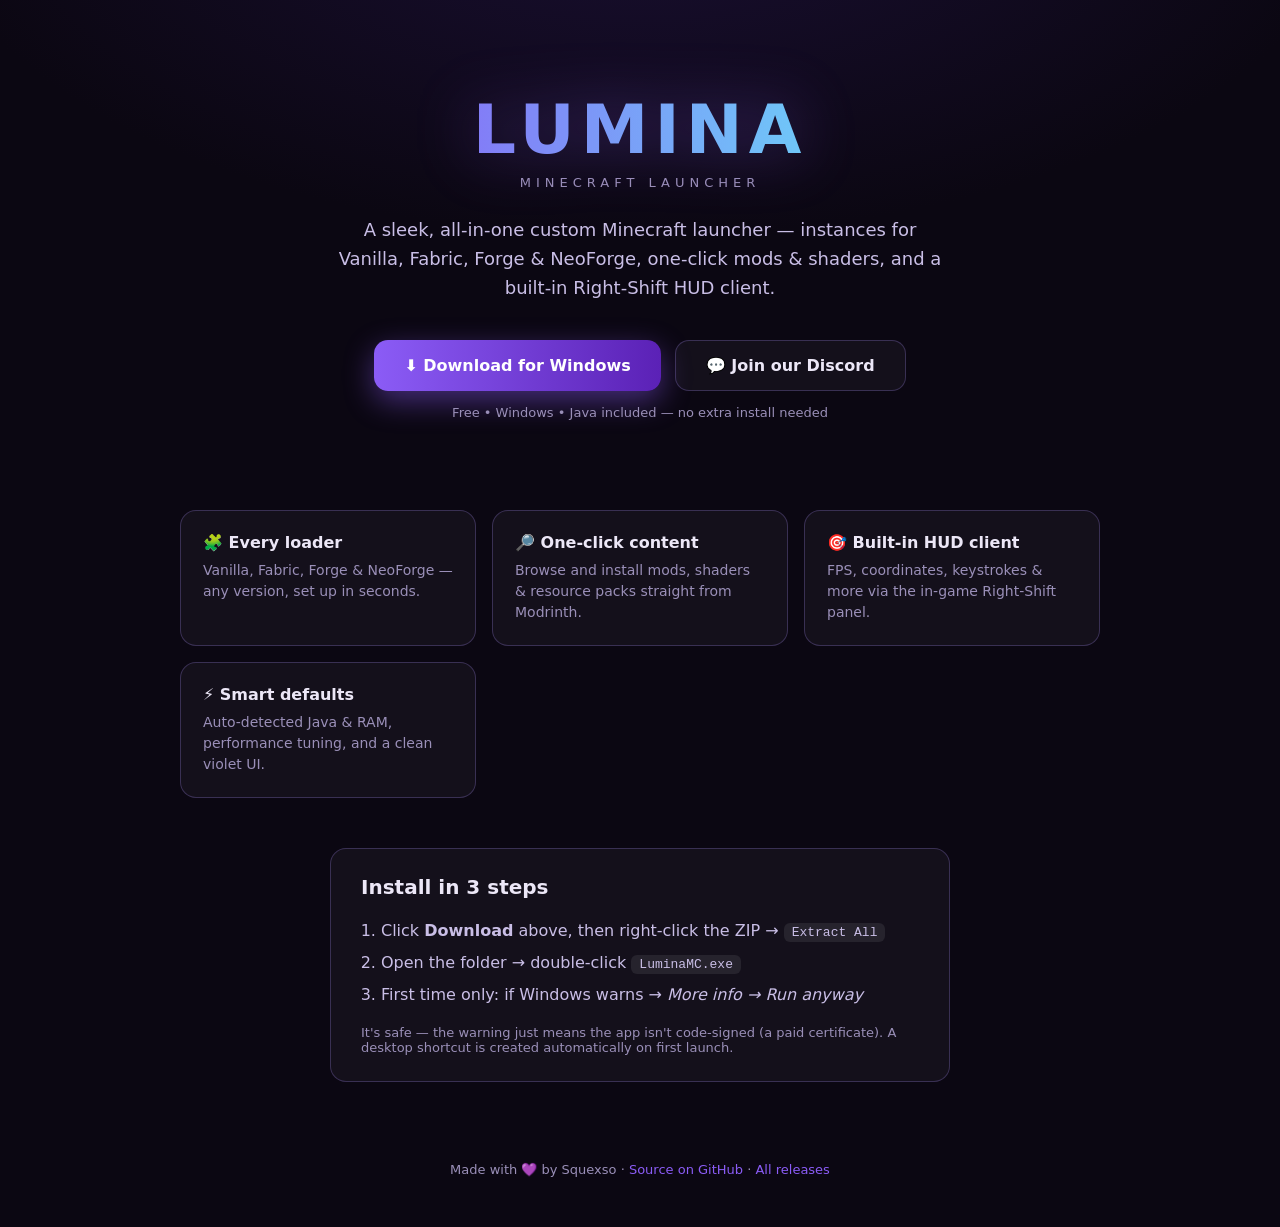
==== docs/index.html @ 6d503d5d "Auto-release CI, RAM auto-detect, download website + launcher polish - CI: build .exe + mods on tag " ====
<!DOCTYPE html>
<html lang="en">
<head>
  <meta charset="UTF-8" />
  <meta name="viewport" content="width=device-width, initial-scale=1.0" />
  <title>LuminaMC — Minecraft Launcher</title>
  <meta name="description" content="LuminaMC — a sleek, all-in-one custom Minecraft launcher. Instances for Vanilla, Fabric, Forge & NeoForge, one-click mods & a built-in HUD client." />
  <style>
    :root {
      --violet: #8B5CF6;
      --violet-deep: #5B21B6;
      --cyan: #67E8F9;
      --bg: #0B0712;
      --panel: rgba(255,255,255,0.04);
      --border: rgba(167,139,250,0.25);
      --text: #ECE7F7;
      --muted: #9A8FB8;
    }
    * { box-sizing: border-box; margin: 0; padding: 0; }
    body {
      font-family: 'Segoe UI', system-ui, -apple-system, sans-serif;
      background: radial-gradient(1200px 600px at 50% -10%, #1A0F33 0%, var(--bg) 60%);
      color: var(--text);
      min-height: 100vh;
      display: flex; flex-direction: column; align-items: center;
      padding: 0 20px;
    }
    .hero { text-align: center; padding: 90px 0 40px; max-width: 760px; }
    .logo {
      font-size: 68px; font-weight: 800; letter-spacing: 6px;
      background: linear-gradient(90deg, var(--violet), var(--cyan));
      -webkit-background-clip: text; background-clip: text; color: transparent;
      filter: drop-shadow(0 0 30px rgba(139,92,246,0.4));
    }
    .tagline { color: var(--muted); letter-spacing: 5px; font-size: 13px; margin-top: 6px; text-transform: uppercase; }
    .pitch { margin: 26px auto 0; font-size: 18px; color: #C9BEE6; line-height: 1.6; max-width: 620px; }
    .btns { margin-top: 38px; display: flex; gap: 14px; justify-content: center; flex-wrap: wrap; }
    .btn {
      display: inline-flex; align-items: center; gap: 10px;
      padding: 15px 30px; border-radius: 14px; font-size: 16px; font-weight: 700;
      text-decoration: none; transition: transform .12s ease, box-shadow .12s ease; cursor: pointer;
    }
    .btn-primary {
      background: linear-gradient(90deg, var(--violet), var(--violet-deep));
      color: #fff; box-shadow: 0 10px 30px rgba(139,92,246,0.45);
    }
    .btn-primary:hover { transform: translateY(-2px); box-shadow: 0 14px 40px rgba(139,92,246,0.6); }
    .btn-ghost { background: var(--panel); color: var(--text); border: 1px solid var(--border); }
    .btn-ghost:hover { transform: translateY(-2px); border-color: var(--violet); }
    .sub { margin-top: 14px; font-size: 13px; color: var(--muted); }
    .grid { display: grid; grid-template-columns: repeat(auto-fit, minmax(220px, 1fr)); gap: 16px; max-width: 920px; width: 100%; margin: 50px 0; }
    .card { background: var(--panel); border: 1px solid var(--border); border-radius: 16px; padding: 22px; }
    .card h3 { font-size: 16px; margin-bottom: 8px; }
    .card p { color: var(--muted); font-size: 14px; line-height: 1.5; }
    .steps { max-width: 620px; width: 100%; background: var(--panel); border: 1px solid var(--border); border-radius: 16px; padding: 26px 30px; margin-bottom: 50px; }
    .steps h2 { font-size: 20px; margin-bottom: 16px; }
    .steps ol { padding-left: 20px; line-height: 2; color: #C9BEE6; }
    .steps code { background: rgba(255,255,255,0.08); padding: 2px 8px; border-radius: 6px; font-size: 13px; }
    .note { color: var(--muted); font-size: 13px; margin-top: 14px; }
    footer { color: var(--muted); font-size: 13px; padding: 30px 0 50px; text-align: center; }
    footer a { color: var(--violet); text-decoration: none; }
  </style>
</head>
<body>
  <div class="hero">
    <div class="logo">LUMINA</div>
    <div class="tagline">Minecraft Launcher</div>
    <p class="pitch">A sleek, all-in-one custom Minecraft launcher — instances for Vanilla, Fabric, Forge &amp; NeoForge, one-click mods &amp; shaders, and a built-in Right-Shift HUD client.</p>
    <div class="btns">
      <a class="btn btn-primary" href="https://github.com/Squexso/Lumina/releases/latest/download/LuminaMC-windows.zip">⬇ Download for Windows</a>
      <a class="btn btn-ghost" href="https://discord.gg/hZurxFCgJt">💬 Join our Discord</a>
    </div>
    <div class="sub">Free • Windows • Java included — no extra install needed</div>
  </div>

  <div class="grid">
    <div class="card"><h3>🧩 Every loader</h3><p>Vanilla, Fabric, Forge &amp; NeoForge — any version, set up in seconds.</p></div>
    <div class="card"><h3>🔎 One-click content</h3><p>Browse and install mods, shaders &amp; resource packs straight from Modrinth.</p></div>
    <div class="card"><h3>🎯 Built-in HUD client</h3><p>FPS, coordinates, keystrokes &amp; more via the in-game Right-Shift panel.</p></div>
    <div class="card"><h3>⚡ Smart defaults</h3><p>Auto-detected Java &amp; RAM, performance tuning, and a clean violet UI.</p></div>
  </div>

  <div class="steps">
    <h2>Install in 3 steps</h2>
    <ol>
      <li>Click <strong>Download</strong> above, then right-click the ZIP → <code>Extract All</code></li>
      <li>Open the folder → double-click <code>LuminaMC.exe</code></li>
      <li>First time only: if Windows warns → <em>More info → Run anyway</em></li>
    </ol>
    <p class="note">It's safe — the warning just means the app isn't code-signed (a paid certificate). A desktop shortcut is created automatically on first launch.</p>
  </div>

  <footer>
    Made with 💜 by Squexso · <a href="https://github.com/Squexso/Lumina">Source on GitHub</a> · <a href="https://github.com/Squexso/Lumina/releases">All releases</a>
  </footer>
</body>
</html>
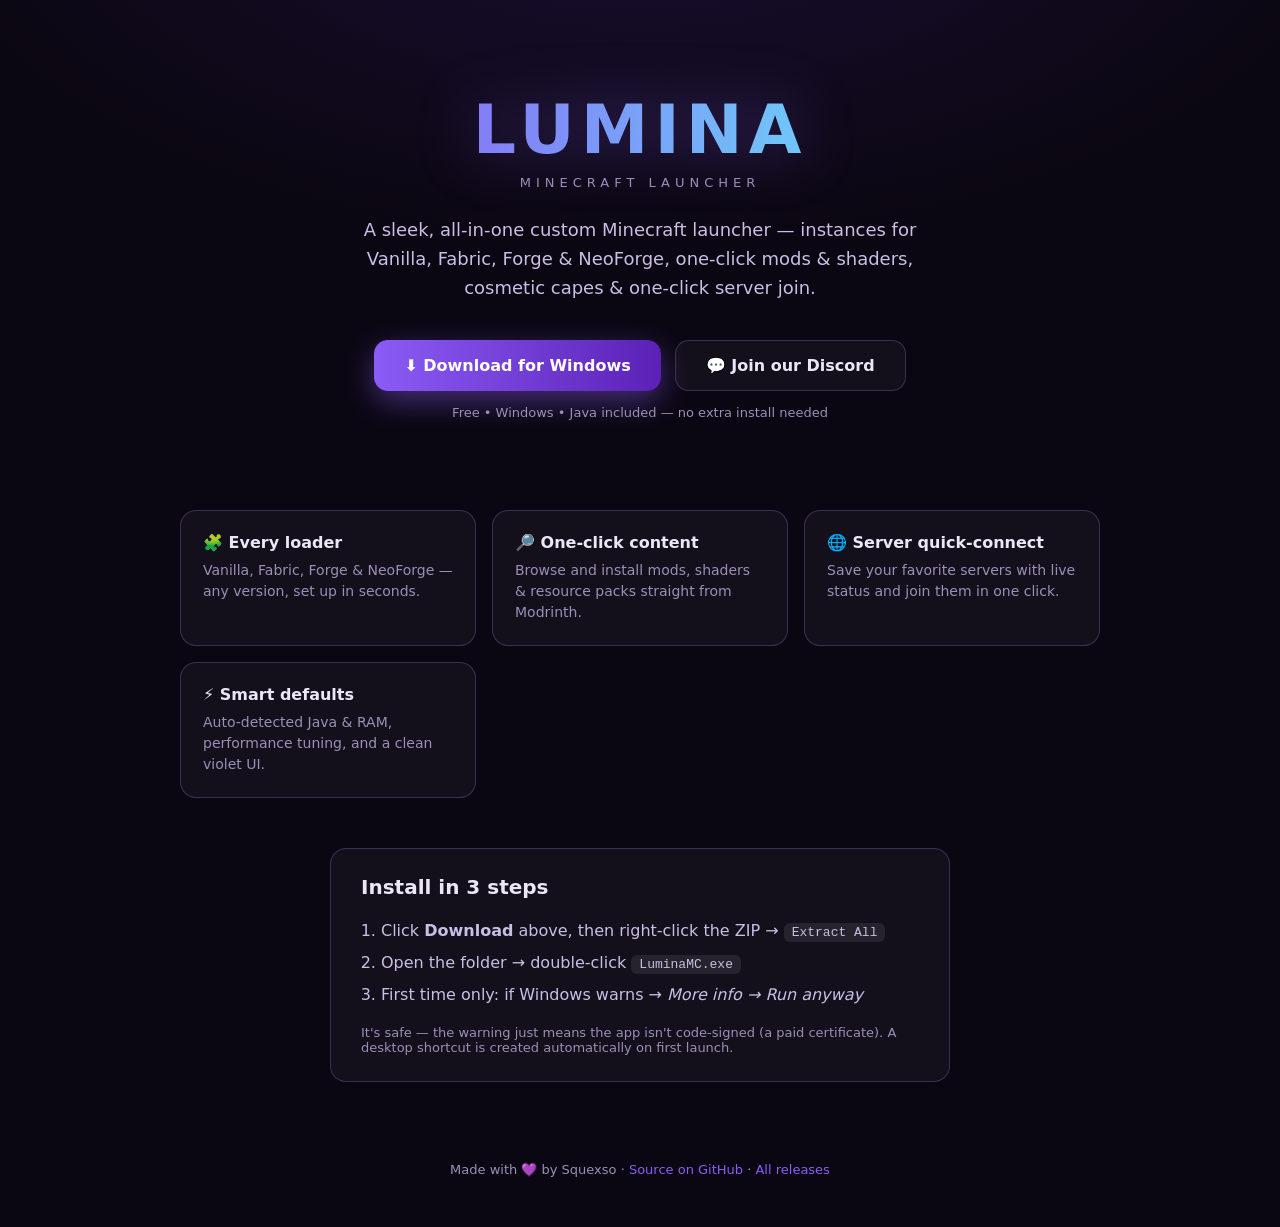
==== commit 3e655f39: "Promo + landing: drop HUD (1.21.11-only), feature server quick-connect instead The Right-Shift HUD o" ====
--- a/docs/index.html
+++ b/docs/index.html
@@ -4,7 +4,7 @@
   <meta charset="UTF-8" />
   <meta name="viewport" content="width=device-width, initial-scale=1.0" />
   <title>LuminaMC — Minecraft Launcher</title>
-  <meta name="description" content="LuminaMC — a sleek, all-in-one custom Minecraft launcher. Instances for Vanilla, Fabric, Forge & NeoForge, one-click mods & a built-in HUD client." />
+  <meta name="description" content="LuminaMC — a sleek, all-in-one custom Minecraft launcher. Instances for Vanilla, Fabric, Forge & NeoForge, one-click mods & shaders, cosmetic capes & one-click server join." />
   <style>
     :root {
       --violet: #8B5CF6;
@@ -65,10 +65,10 @@
   <div class="hero">
     <div class="logo">LUMINA</div>
     <div class="tagline">Minecraft Launcher</div>
-    <p class="pitch">A sleek, all-in-one custom Minecraft launcher — instances for Vanilla, Fabric, Forge &amp; NeoForge, one-click mods &amp; shaders, and a built-in Right-Shift HUD client.</p>
+    <p class="pitch">A sleek, all-in-one custom Minecraft launcher — instances for Vanilla, Fabric, Forge &amp; NeoForge, one-click mods &amp; shaders, cosmetic capes &amp; one-click server join.</p>
     <div class="btns">
       <a class="btn btn-primary" href="https://github.com/Squexso/Lumina/releases/latest/download/LuminaMC-windows.zip">⬇ Download for Windows</a>
-      <a class="btn btn-ghost" href="https://discord.gg/hZurxFCgJt">💬 Join our Discord</a>
+      <a class="btn btn-ghost" href="https://discord.gg/E7qYYCJwSh">💬 Join our Discord</a>
     </div>
     <div class="sub">Free • Windows • Java included — no extra install needed</div>
   </div>
@@ -76,7 +76,7 @@
   <div class="grid">
     <div class="card"><h3>🧩 Every loader</h3><p>Vanilla, Fabric, Forge &amp; NeoForge — any version, set up in seconds.</p></div>
     <div class="card"><h3>🔎 One-click content</h3><p>Browse and install mods, shaders &amp; resource packs straight from Modrinth.</p></div>
-    <div class="card"><h3>🎯 Built-in HUD client</h3><p>FPS, coordinates, keystrokes &amp; more via the in-game Right-Shift panel.</p></div>
+    <div class="card"><h3>🌐 Server quick-connect</h3><p>Save your favorite servers with live status and join them in one click.</p></div>
     <div class="card"><h3>⚡ Smart defaults</h3><p>Auto-detected Java &amp; RAM, performance tuning, and a clean violet UI.</p></div>
   </div>
 
